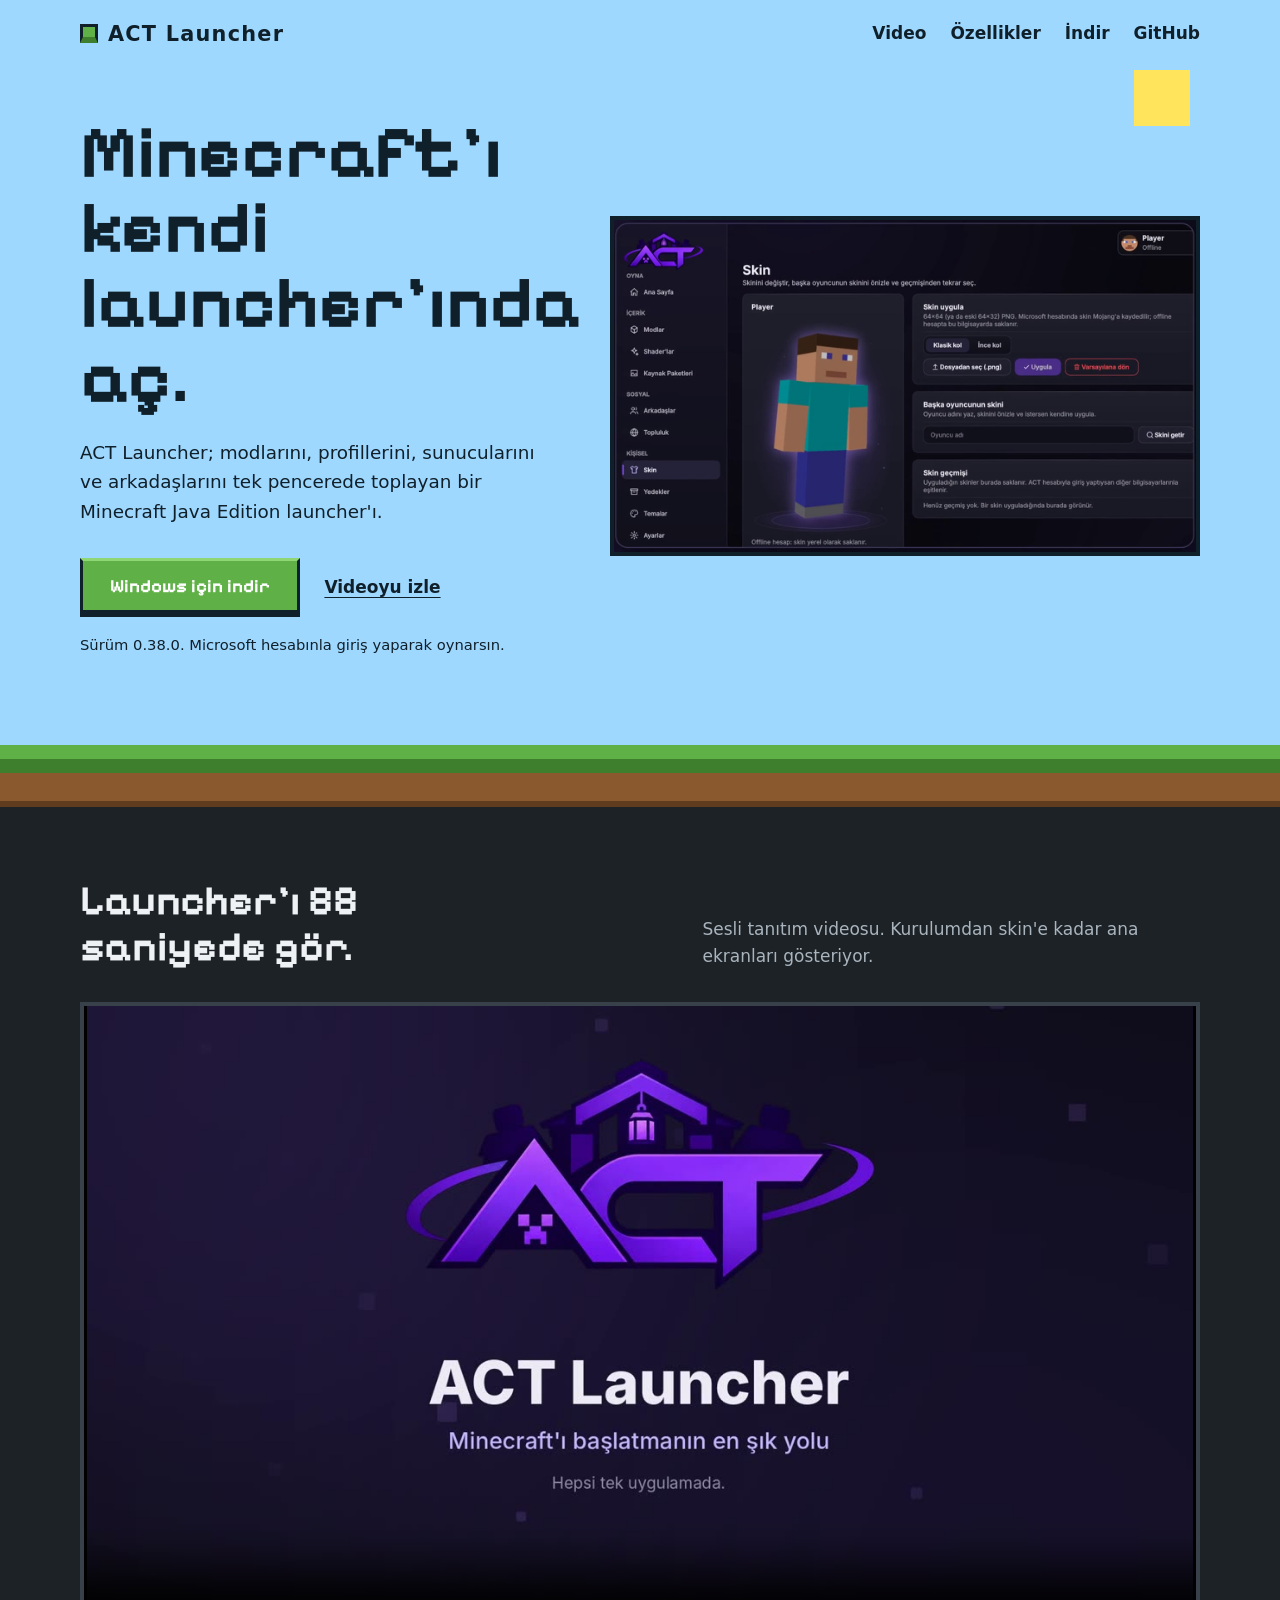
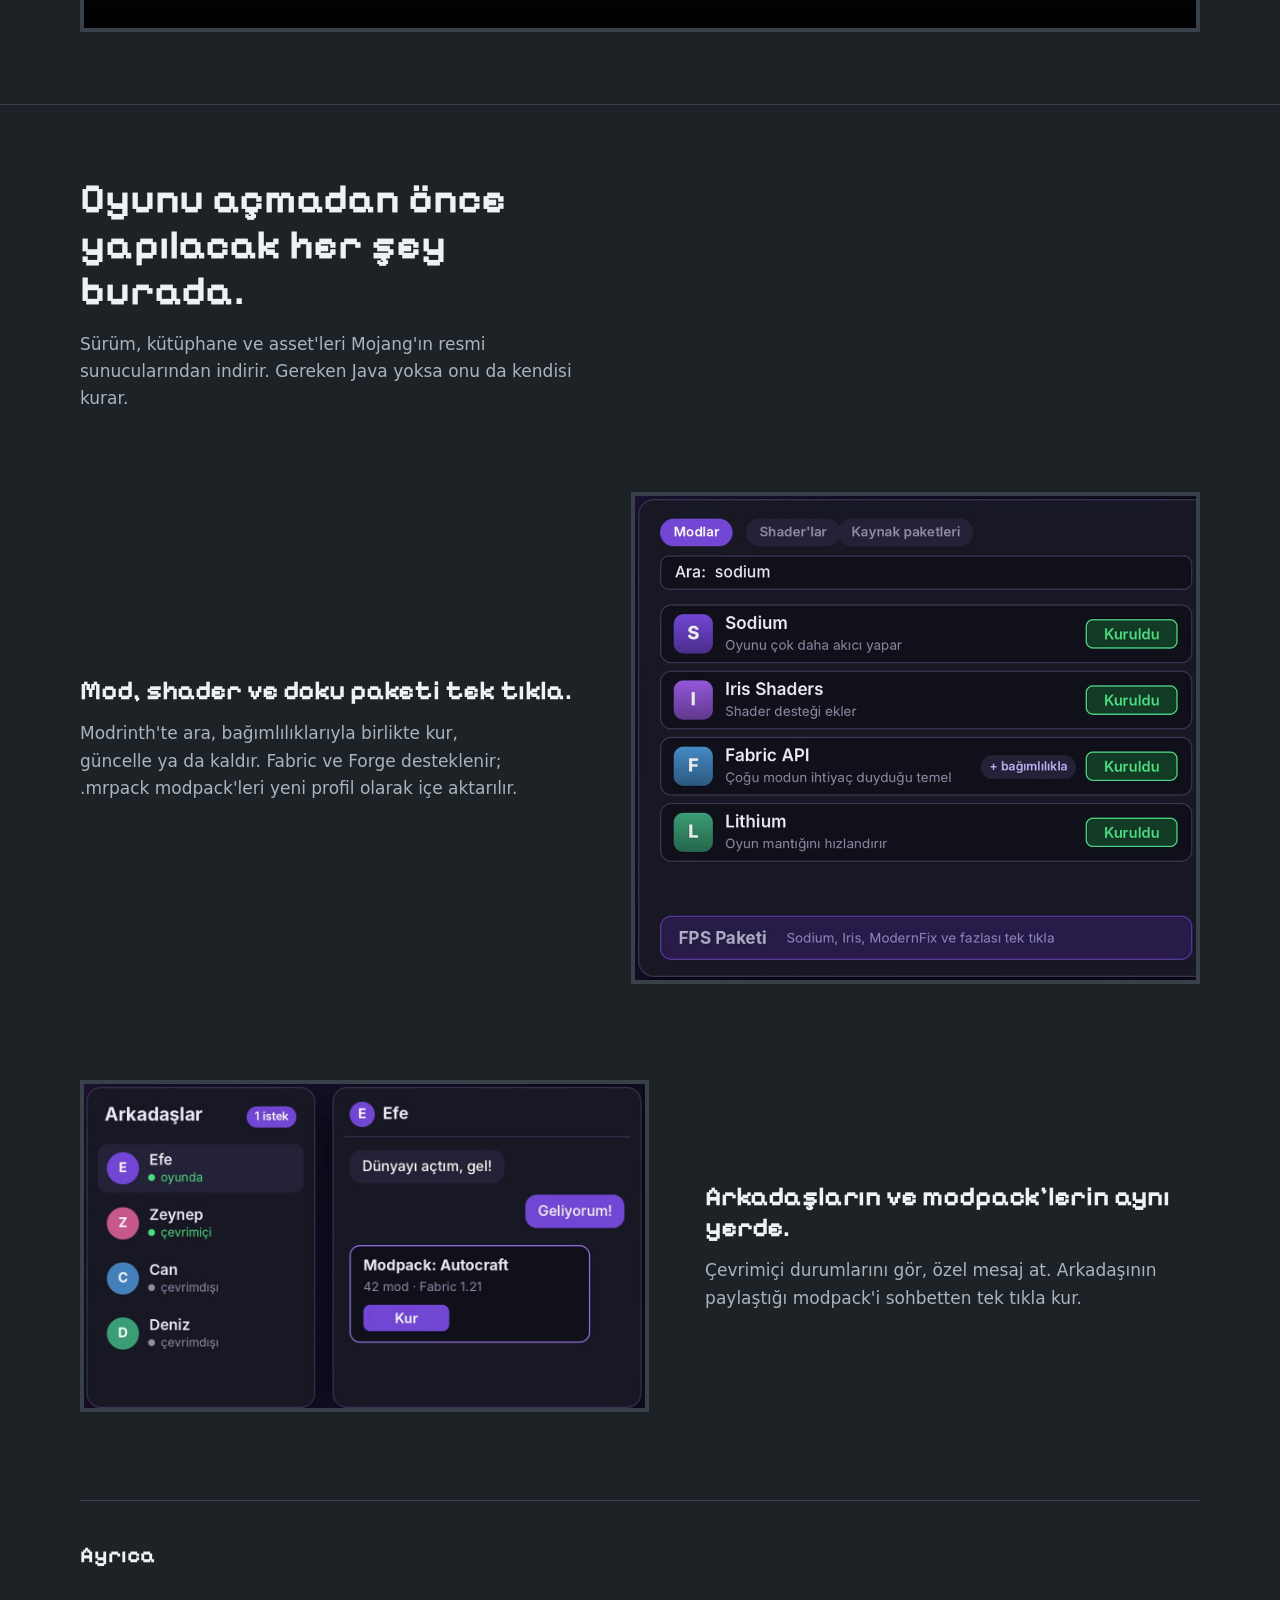
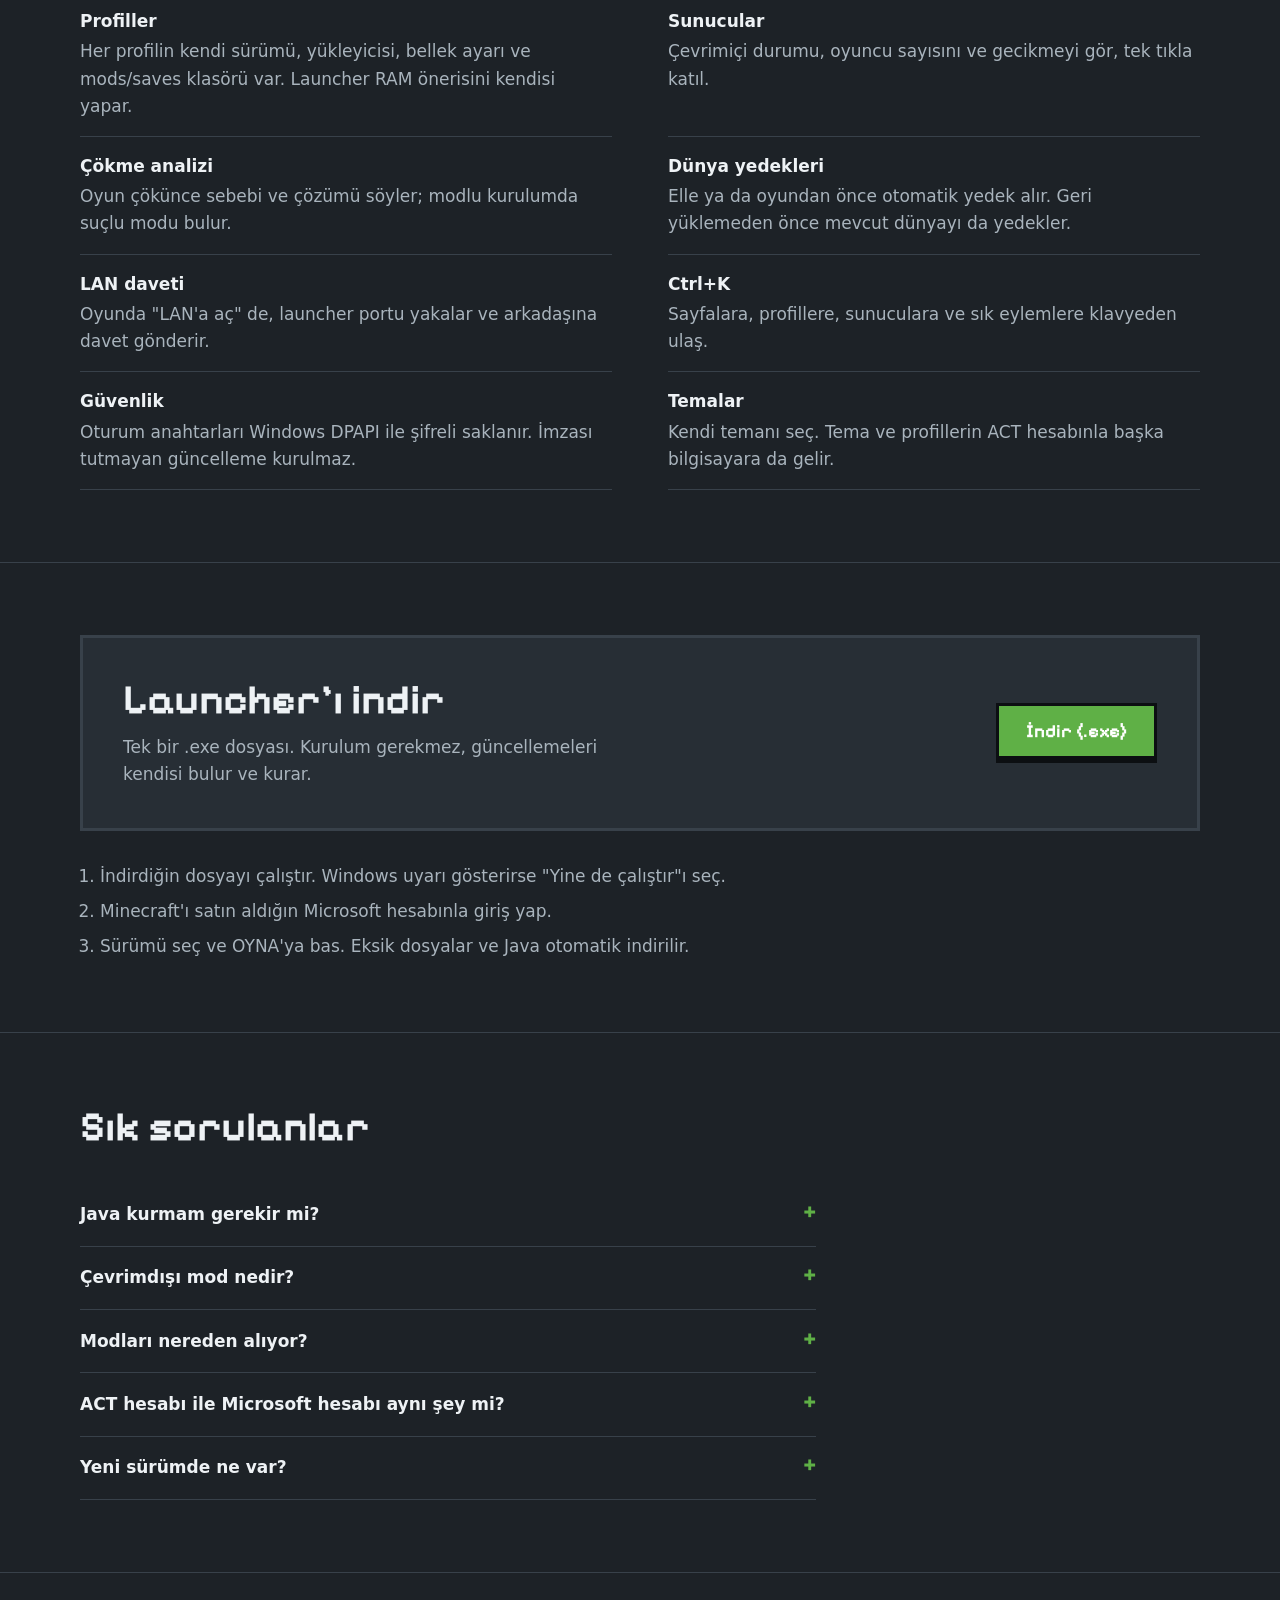
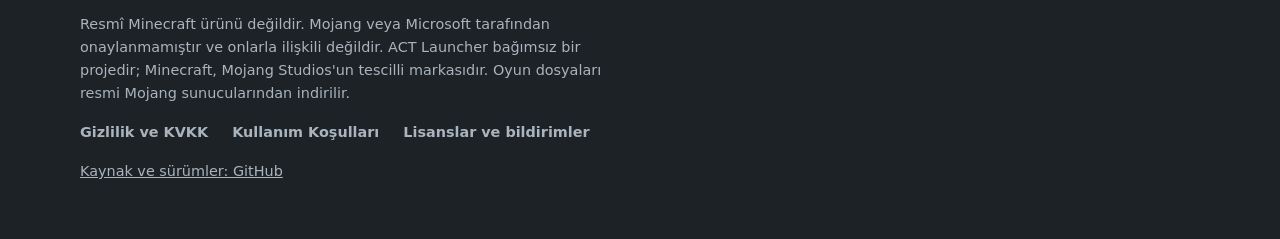
==== index.html @ 76c7b66e "Add files via upload" ====
<!DOCTYPE html>
<html lang="tr">
<head>
<meta charset="utf-8">
<meta name="viewport" content="width=device-width, initial-scale=1">
<title>ACT Launcher – Minecraft Java launcher'ı</title>
<meta name="description" content="ACT Launcher: mod, profil, sunucu ve arkadaşlarını tek pencerede toplayan Minecraft Java launcher'ı.">
<link rel="icon" href="data:image/svg+xml,%3Csvg xmlns='http://www.w3.org/2000/svg' viewBox='0 0 16 16'%3E%3Crect width='16' height='16' fill='%235fb046'/%3E%3Crect y='10' width='16' height='6' fill='%238a5a2e'/%3E%3C/svg%3E">
<style>
@font-face{font-family:'Pixelify Sans';font-weight:700;font-display:swap;src:url([data-uri]) format('woff2');unicode-range:U+0000-00FF,U+0131,U+0152-0153,U+02BB-02BC,U+02C6,U+02DA,U+02DC,U+2000-206F,U+20AC,U+2122,U+2212}
@font-face{font-family:'Pixelify Sans';font-weight:700;font-display:swap;src:url([data-uri]) format('woff2');unicode-range:U+0100-02BA,U+02BD-02C5,U+02C7-02CC,U+02CE-02D7,U+02DD-02FF,U+0304,U+0308,U+0329,U+1E00-1E9F,U+1EF2-1EFF,U+2020,U+20A0-20AB,U+20AD-20C0,U+2113}
/* SLOP KAPISI (Hallmark / Taste Skill yöntemi)
   Makro yapı: gökyüzü hero + ekran görüntülü dönüşümlü bölümler + video + kısa liste.
   Yasak: renk geçişi, parlama gölgesi, mor, orta nokta ile ayrılmış meta satırı, aynı kart ızgarası, ikon+başlık+cümle üçlüsü.
   Gerçek içerik: tüm ekran görüntüleri launcher'ın kendi tanıtım videosundan alındı.
   Hareket: yalnızca bulutlar + sallanan pencere. Geri kalan hareket kullanıcı eylemine yanıt verir. */
:root{
  --sky:#9fd8ff; --ink:#10202b; --grass:#5fb046; --grass-d:#3d7f2c; --dirt:#8a5a2e; --dirt-d:#5e3c1d;
  --slate:#1d2227; --slate2:#272e35; --line:#38414a; --text:#eef2f5; --mute:#a9b4bd;
  --pix:"Pixelify Sans","Courier New",monospace;
  --font:system-ui,-apple-system,"Segoe UI",Roboto,sans-serif;
}
*{box-sizing:border-box;margin:0}
html{scroll-behavior:smooth}
body{background:var(--slate);color:var(--text);font:400 1.0625rem/1.6 var(--font);-webkit-font-smoothing:antialiased}
a{color:inherit}
img,video{display:block;max-width:100%;height:auto}
html,body{overflow-x:hidden}
:focus-visible{outline:3px solid #ffd84a;outline-offset:3px}
.wrap{width:min(1120px,100% - 2.5rem);margin-inline:auto;position:relative;z-index:2}

/* gökyüzü */
.sky{position:relative;background:var(--sky);color:var(--ink);overflow:hidden}
.cloud{position:absolute;left:-220px;width:96px;height:24px;background:#fff;z-index:1;animation:drift linear infinite}
.cloud::before{content:"";position:absolute;left:24px;top:-24px;width:48px;height:24px;background:#fff}
.cloud::after{content:"";position:absolute;left:-24px;top:0;width:24px;height:24px;background:#fff}
.c1{top:14%;animation-duration:70s}
.c2{top:38%;animation-duration:105s;animation-delay:-40s;transform:scale(1.6)}
.c3{top:62%;animation-duration:85s;animation-delay:-15s;transform:scale(.8)}
@keyframes drift{from{translate:0 0}to{translate:calc(100vw + 440px) 0}}
.sun{position:absolute;right:7%;top:9%;width:56px;height:56px;background:#ffe45c;z-index:1}

header{padding:1.25rem 0;position:relative;z-index:2}
header .wrap{display:flex;align-items:center;justify-content:space-between;gap:1rem}
.brand{display:flex;align-items:center;gap:.6rem;font:800 1.3rem var(--font);letter-spacing:.06em;text-decoration:none}
.mk{width:1.15rem;height:1.15rem;background:var(--grass);border:3px solid var(--ink);border-bottom:6px solid var(--grass-d)}
nav{display:flex;gap:1.5rem;font-weight:600}
nav a{text-decoration:none}
nav a:hover{text-decoration:underline;text-underline-offset:5px}

.hero{display:grid;grid-template-columns:minmax(0,.9fr) minmax(0,1.1fr);gap:3rem;align-items:center;padding:3rem 0 5.5rem}
h1{font:700 clamp(2.6rem,6vw,4.6rem)/1.02 var(--pix);max-width:12ch}
.lead{margin-top:1.4rem;max-width:44ch;font-size:1.15rem}
.actions{display:flex;flex-wrap:wrap;align-items:center;gap:1.5rem;margin-top:2rem}
.mc-btn{display:inline-block;font:700 1.15rem var(--pix);color:#fff;background:var(--grass);padding:.85rem 1.7rem;text-decoration:none;
  border:3px solid var(--ink);border-bottom-width:7px;border-top-color:#8fd674;transition:translate .1s}
.mc-btn:hover{background:#6cc24f}
.mc-btn:active{translate:0 3px;border-bottom-width:4px}
.link{font-weight:600;text-underline-offset:4px}
.meta{margin-top:1rem;font-size:.92rem}

.shot{width:100%;height:auto;border:4px solid var(--ink);background:var(--slate)}
.hero .shot{animation:bob 4.5s ease-in-out infinite}
@keyframes bob{50%{translate:0 -14px}}

.ground{position:relative;z-index:2;height:28px;background:var(--grass);border-bottom:14px solid var(--grass-d)}
.dirt{height:34px;background:var(--dirt);border-bottom:6px solid var(--dirt-d)}

/* bölümler */
section{padding:4.5rem 0}
section+section{border-top:1px solid var(--line)}
h2{font:700 clamp(1.8rem,3.4vw,2.6rem)/1.1 var(--pix);max-width:18ch}
.note{margin-top:1rem;color:var(--mute);max-width:46ch}

/* video */
.video-head{display:flex;flex-wrap:wrap;align-items:end;justify-content:space-between;gap:1rem;margin-bottom:2rem}
video{width:100%;aspect-ratio:16/9;background:#000;border:4px solid var(--line)}

/* dönüşümlü özellikler */
.feat{display:grid;grid-template-columns:minmax(0,1fr) minmax(0,1.15fr);gap:3.5rem;align-items:center;padding:1.5rem 0}
.feat+.feat{margin-top:3rem}
.feat:nth-of-type(even){grid-template-columns:minmax(0,1.15fr) minmax(0,1fr)}
.hero>*,.feat>*{min-width:0}
.feat:nth-of-type(even) .txt{order:2}
.feat h3{font:700 1.7rem/1.15 var(--pix)}
.feat p{margin-top:.9rem;color:var(--mute);max-width:42ch}
.feat .shot{border-color:var(--line)}

/* kısa liste */
.more{margin-top:4rem;padding-top:2.5rem;border-top:1px solid var(--line)}
.more h3{font:700 1.4rem var(--pix)}
dl{display:grid;grid-template-columns:minmax(0,1fr) minmax(0,1fr);gap:0 3.5rem;margin-top:1.5rem}
dl div{padding:1rem 0;border-bottom:1px solid var(--line);transition:padding-left .2s,border-color .2s}
dl div:hover{padding-left:.7rem;border-left:4px solid var(--grass)}
dt{font-weight:700}
dd{color:var(--mute);margin-top:.2rem}

/* indirme */
.dl-box{display:flex;flex-wrap:wrap;align-items:center;justify-content:space-between;gap:2rem;background:var(--slate2);border:3px solid var(--line);padding:2.5rem}
.dl-box p{color:var(--mute);margin-top:.6rem;max-width:46ch}
.dl-box .mc-btn{border-color:#0c0f12}
.steps{margin-top:2rem;color:var(--mute);padding-left:1.25rem;max-width:60ch}
.steps li{margin-top:.5rem}

.faq{max-width:46rem;margin-top:2rem}
.faq details{border-bottom:1px solid var(--line);padding:1.1rem 0}
.faq summary{cursor:pointer;font-weight:700;list-style:none;display:flex;justify-content:space-between;gap:1rem}
.faq summary::-webkit-details-marker{display:none}
.faq summary::after{content:"+";font:700 1.4rem/1 var(--pix);color:var(--grass)}
.faq details[open] summary::after{content:"−"}
.faq p{margin-top:.7rem;color:var(--mute);max-width:58ch}

footer{padding:2.5rem 0 3.5rem;border-top:1px solid var(--line);color:var(--mute);font-size:.9rem}
footer .wrap{display:flex;flex-wrap:wrap;justify-content:space-between;gap:1rem}
footer p{max-width:60ch}
.legal{display:flex;flex-wrap:wrap;gap:.5rem 1.5rem;width:100%}

@media (max-width:860px){
  .hero,.feat,.feat:nth-of-type(even){grid-template-columns:minmax(0,1fr);gap:2rem}
  .feat:nth-of-type(even) .txt{order:0}
  .hero{padding:1.5rem 0 4rem}
  dl{grid-template-columns:minmax(0,1fr)}
  nav{display:none}
  .dl-box{padding:1.75rem}
  .sun{width:40px;height:40px}
}
@media (prefers-reduced-motion:reduce){.cloud,.hero .shot{animation:none}.cloud{left:12%}}
</style>
</head>
<body>

<div class="sky">
  <div class="cloud c1" aria-hidden="true"></div>
  <div class="cloud c2" aria-hidden="true"></div>
  <div class="cloud c3" aria-hidden="true"></div>
  <div class="sun" aria-hidden="true"></div>

  <header>
    <div class="wrap">
      <a class="brand" href="#"><span class="mk"></span>ACT Launcher</a>
      <nav>
        <a href="#video">Video</a>
        <a href="#ozellikler">Özellikler</a>
        <a href="#indir">İndir</a>
        <a href="https://github.com/TurkishMadara07/ACT-Launcher">GitHub</a>
      </nav>
    </div>
  </header>

  <div class="wrap hero">
    <div>
      <h1>Minecraft'ı kendi launcher'ında aç.</h1>
      <p class="lead">ACT Launcher; modlarını, profillerini, sunucularını ve arkadaşlarını tek pencerede toplayan bir Minecraft Java Edition launcher'ı.</p>
      <div class="actions">
        <a class="mc-btn" href="https://github.com/TurkishMadara07/ACT-Launcher/releases/latest/download/ACT-Launcher.exe">Windows için indir</a>
        <a class="link" href="#video">Videoyu izle</a>
      </div>
      <p class="meta">Sürüm 0.38.0. Microsoft hesabınla giriş yaparak oynarsın.</p>
    </div>
    <img class="shot" src="[data-uri]" width="1400" height="800" alt="ACT Launcher'ın skin sayfası: solda 3D karakter önizlemesi, sağda skin yükleme ve skin geçmişi alanları">
  </div>
  <div class="ground"></div>
</div>
<div class="dirt"></div>

<main>
  <section id="video">
    <div class="wrap">
      <div class="video-head">
        <h2>Launcher'ı 88 saniyede gör.</h2>
        <p class="note" style="margin:0">Sesli tanıtım videosu. Kurulumdan skin'e kadar ana ekranları gösteriyor.</p>
      </div>
      <video controls preload="metadata" playsinline poster="[data-uri]">
        <source src="[data-uri]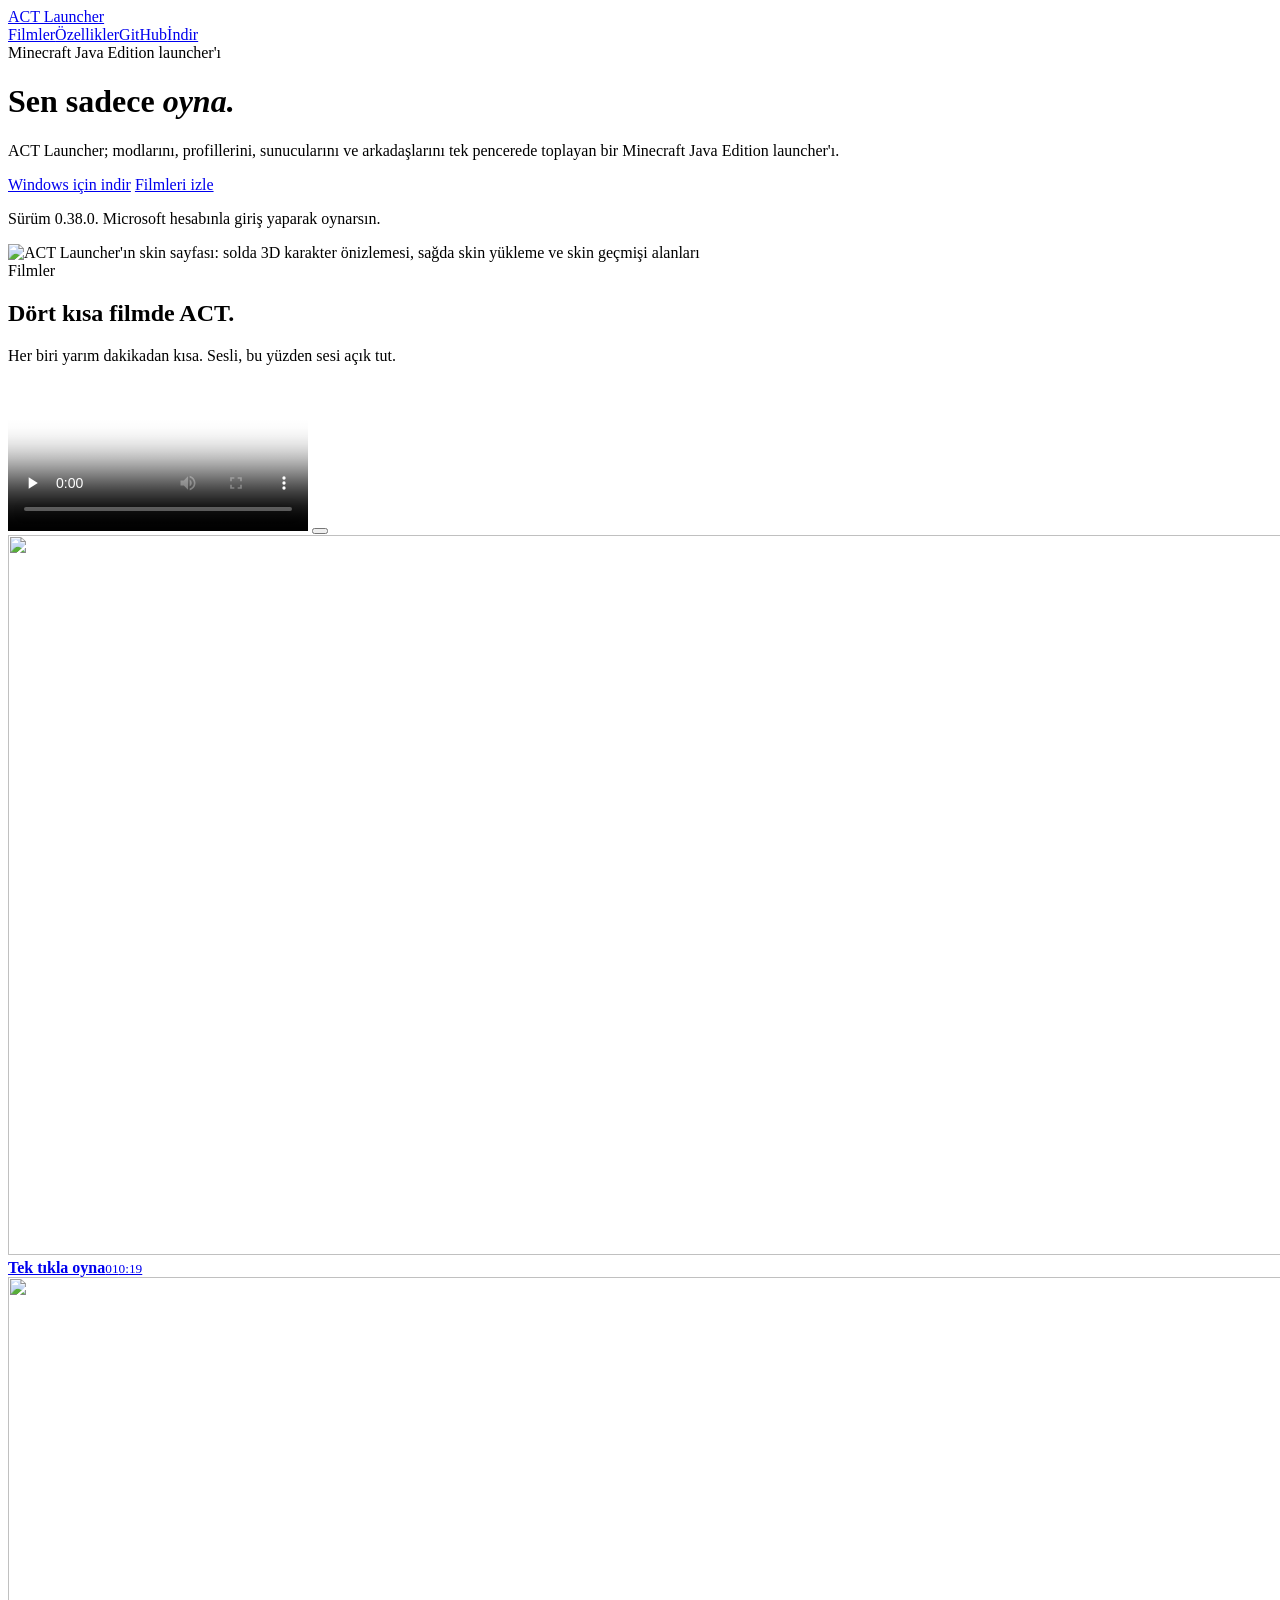
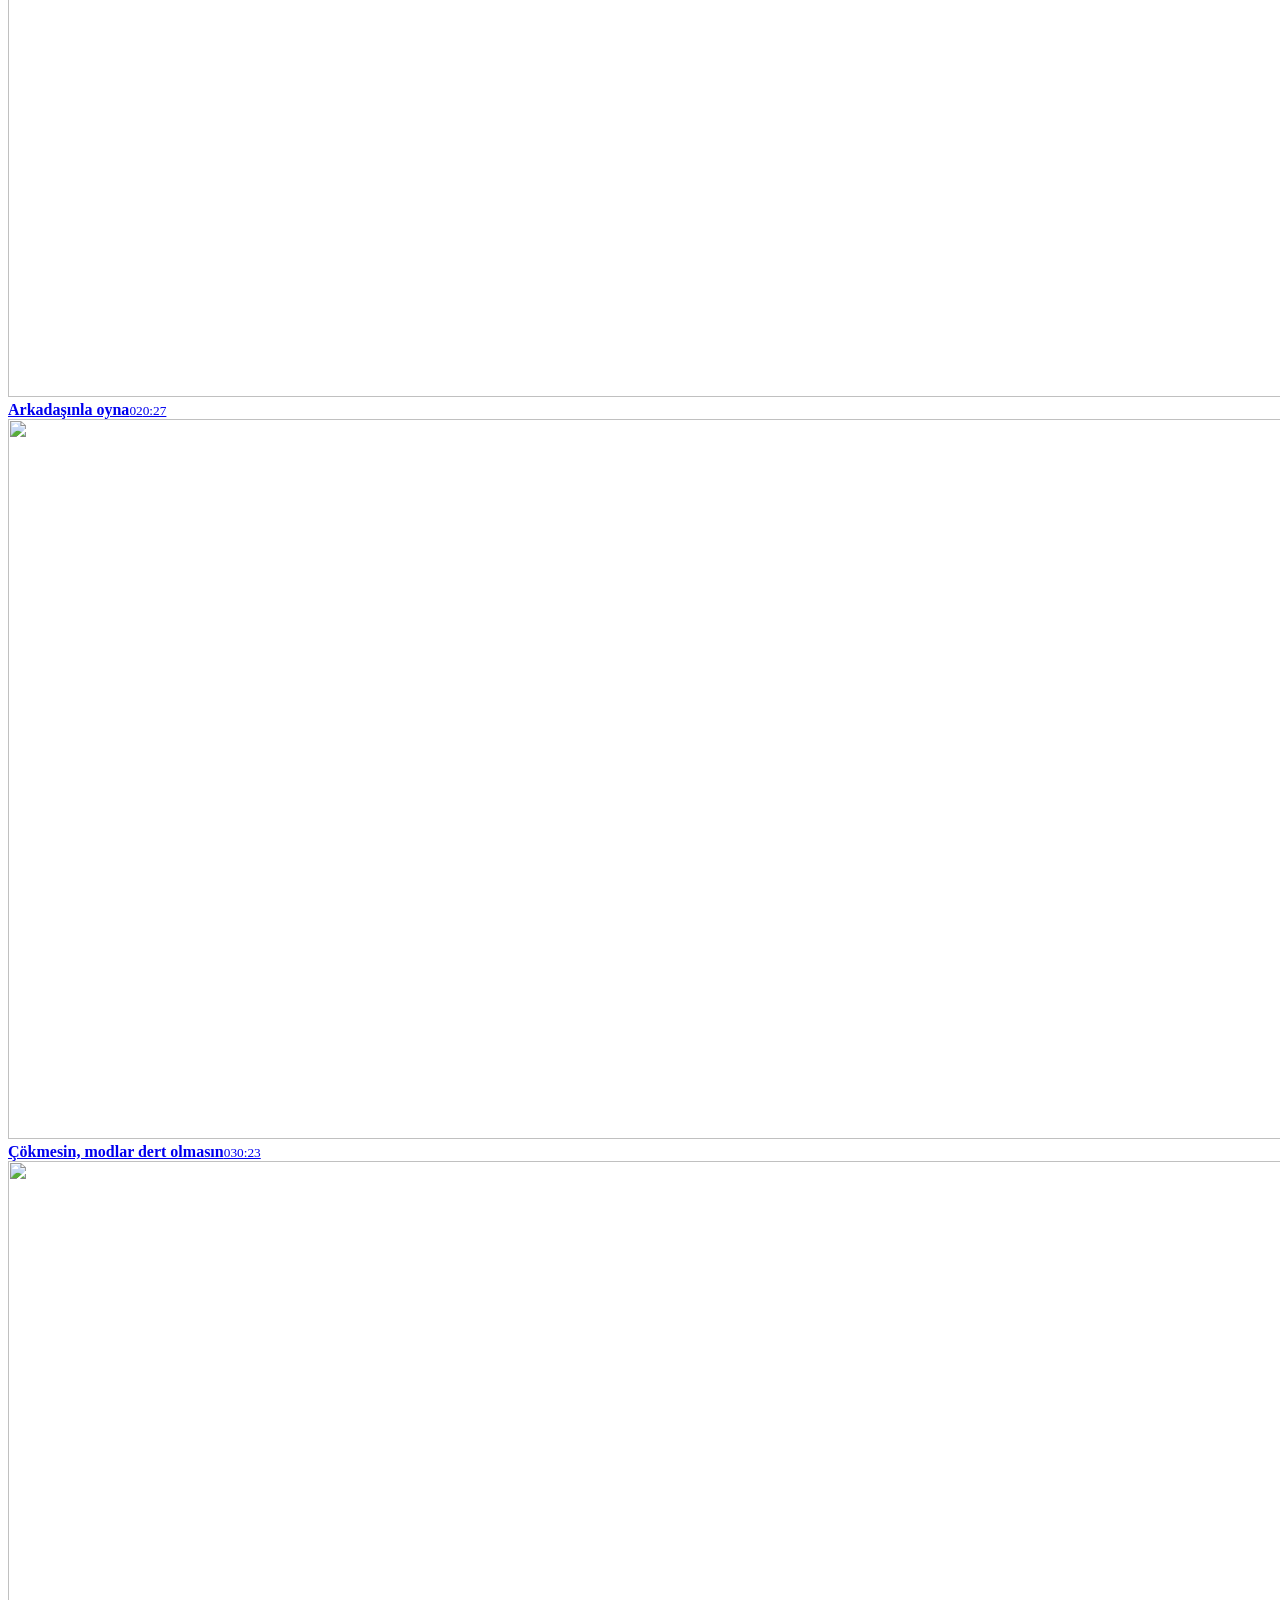
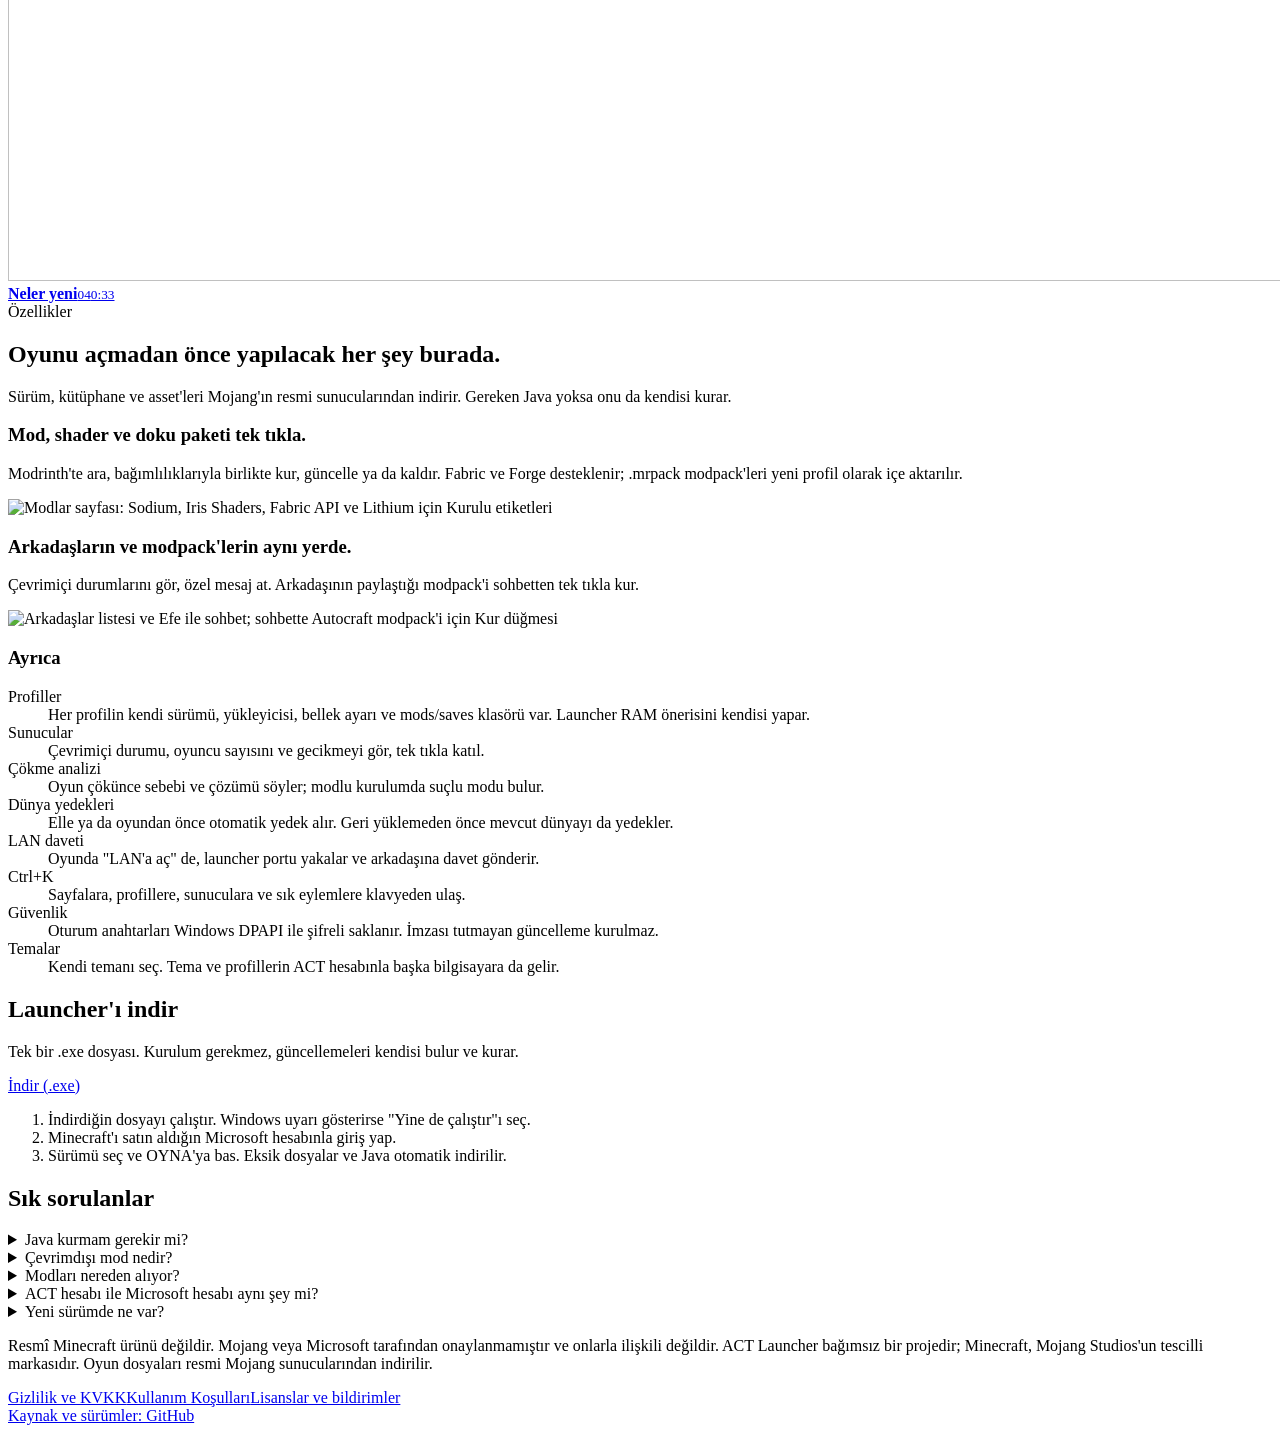
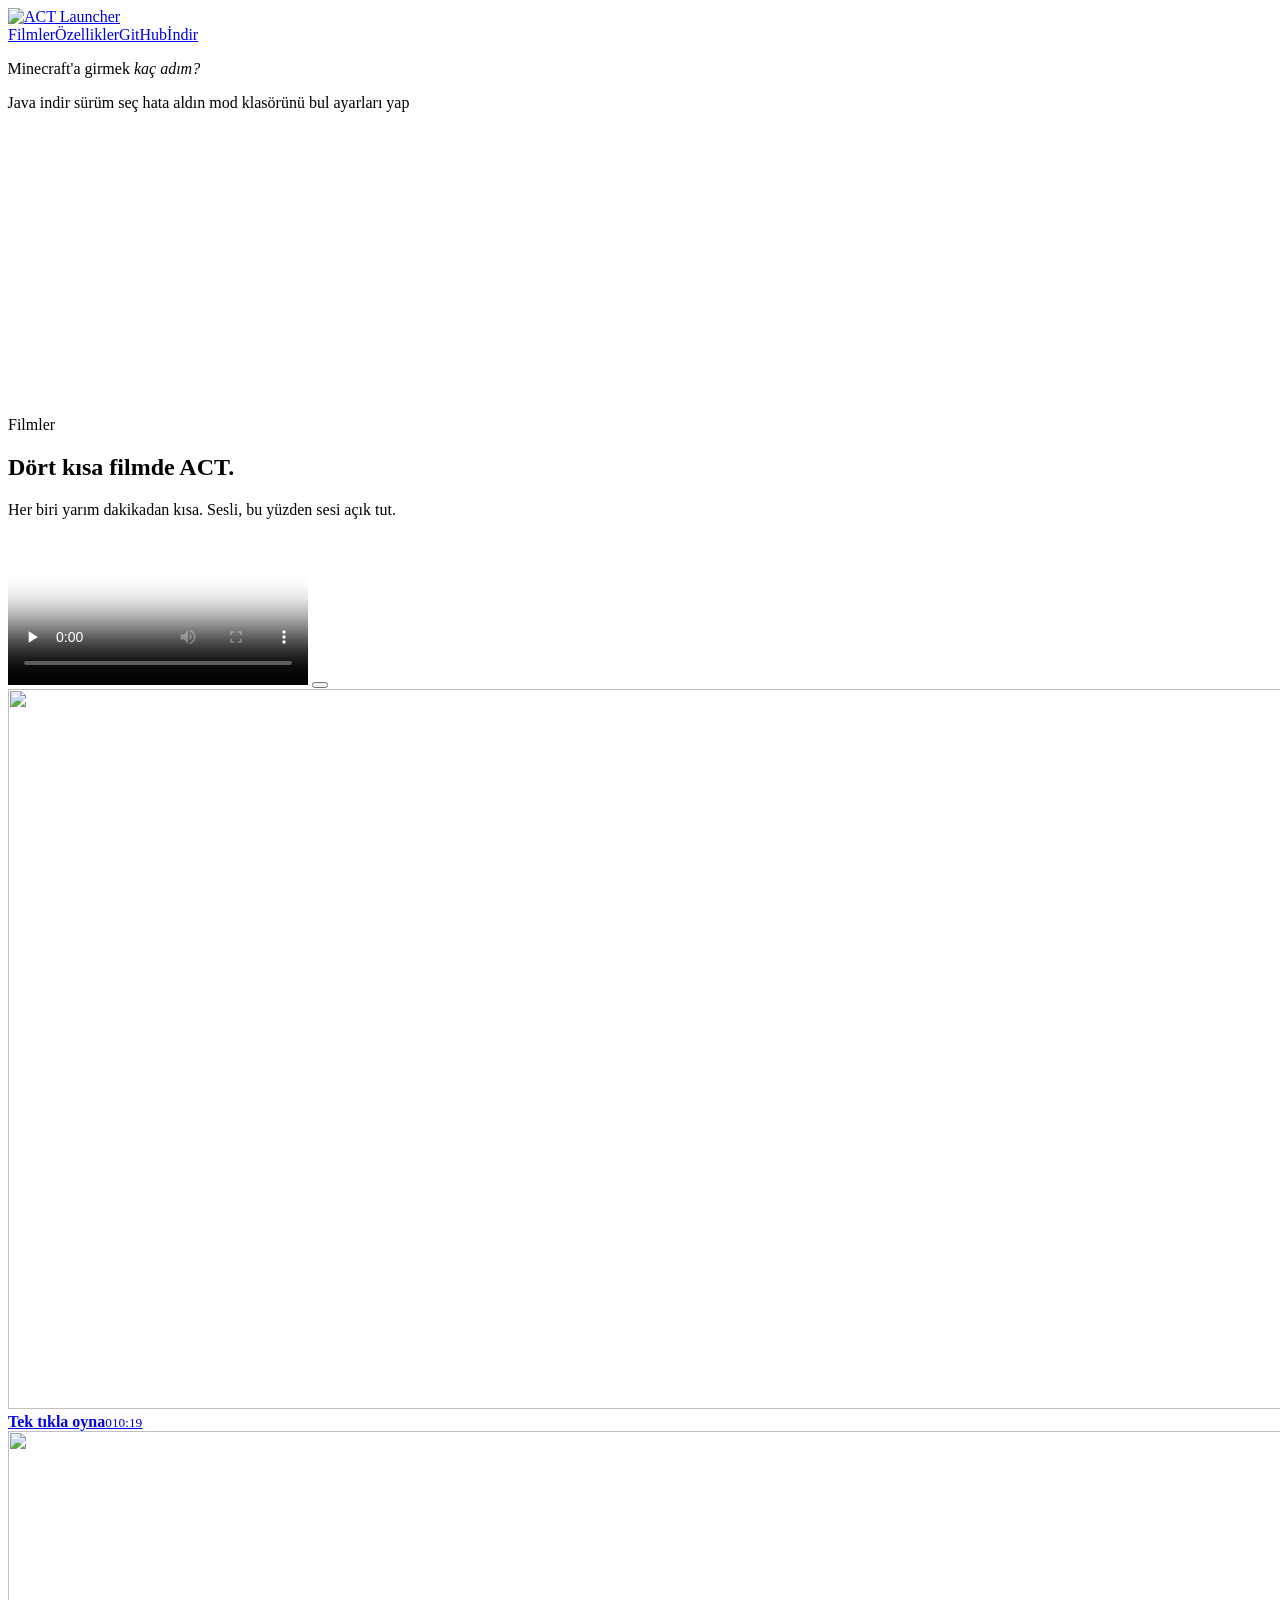
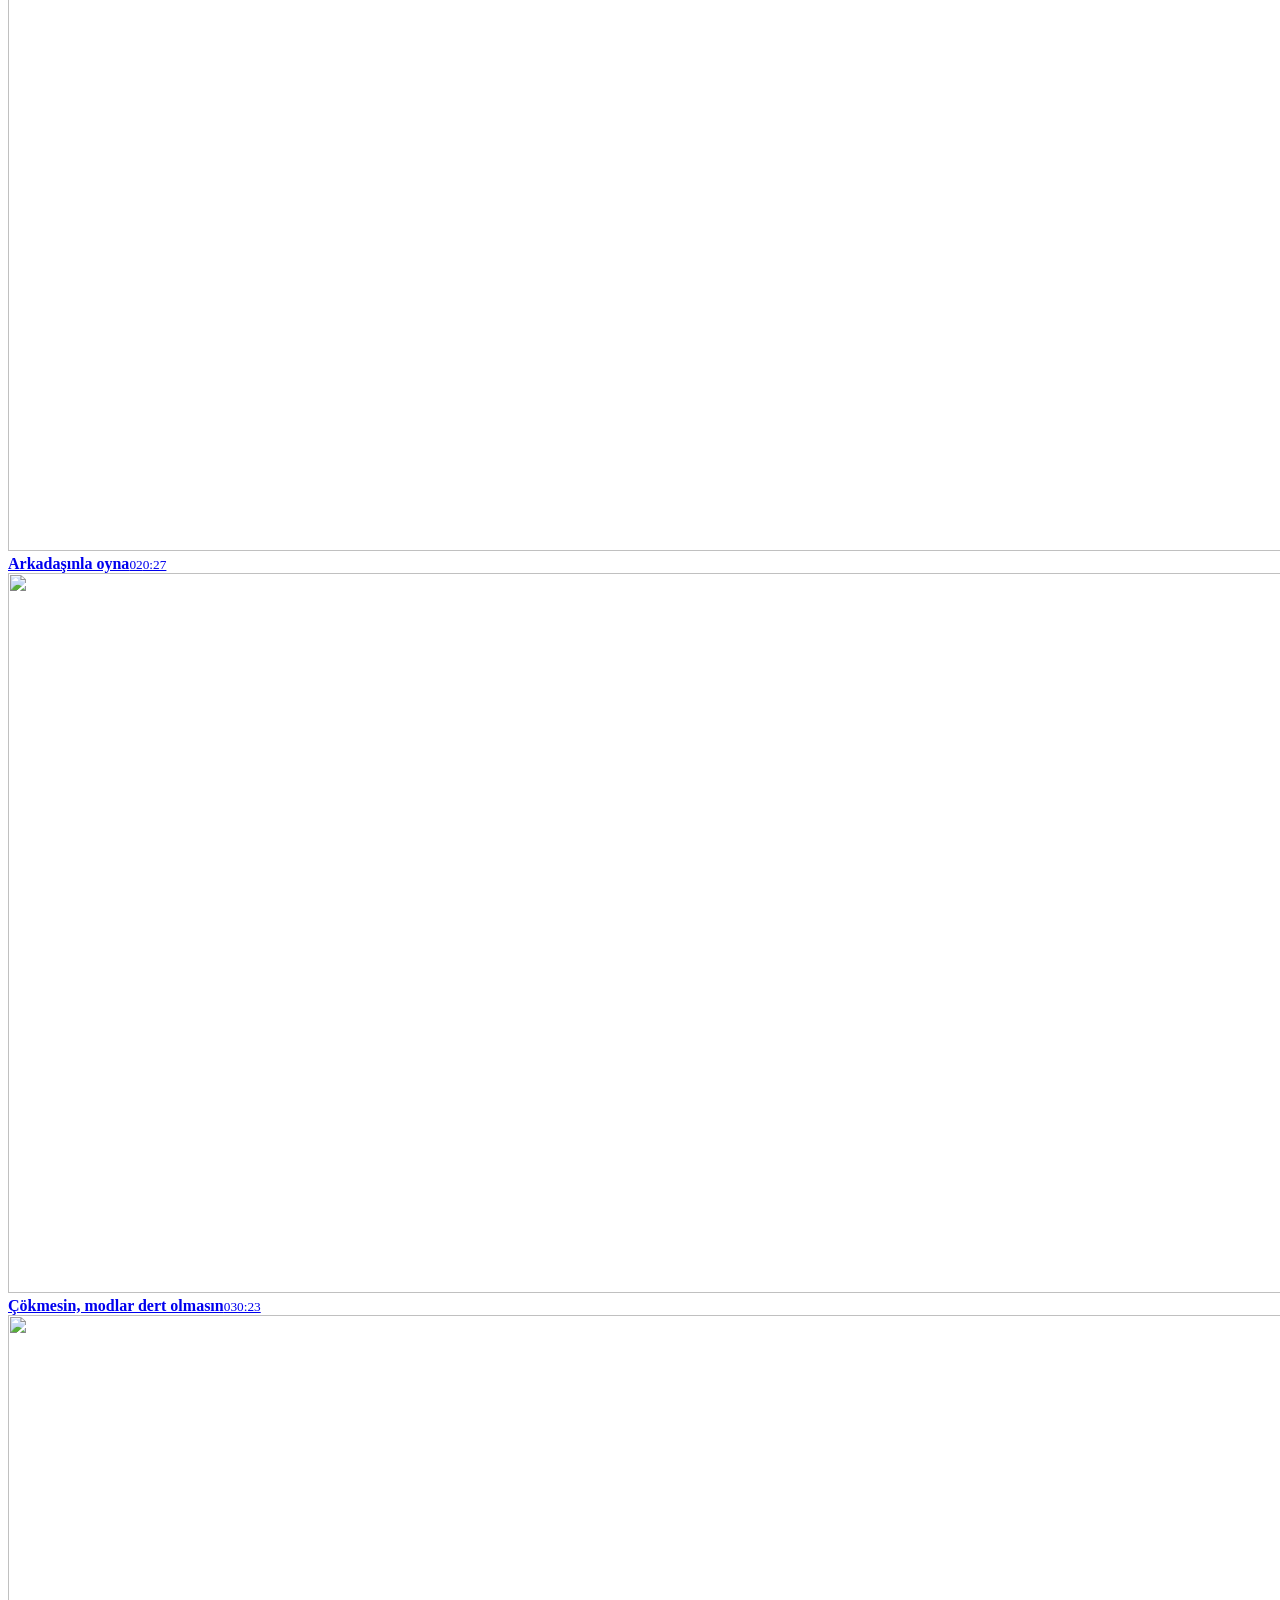
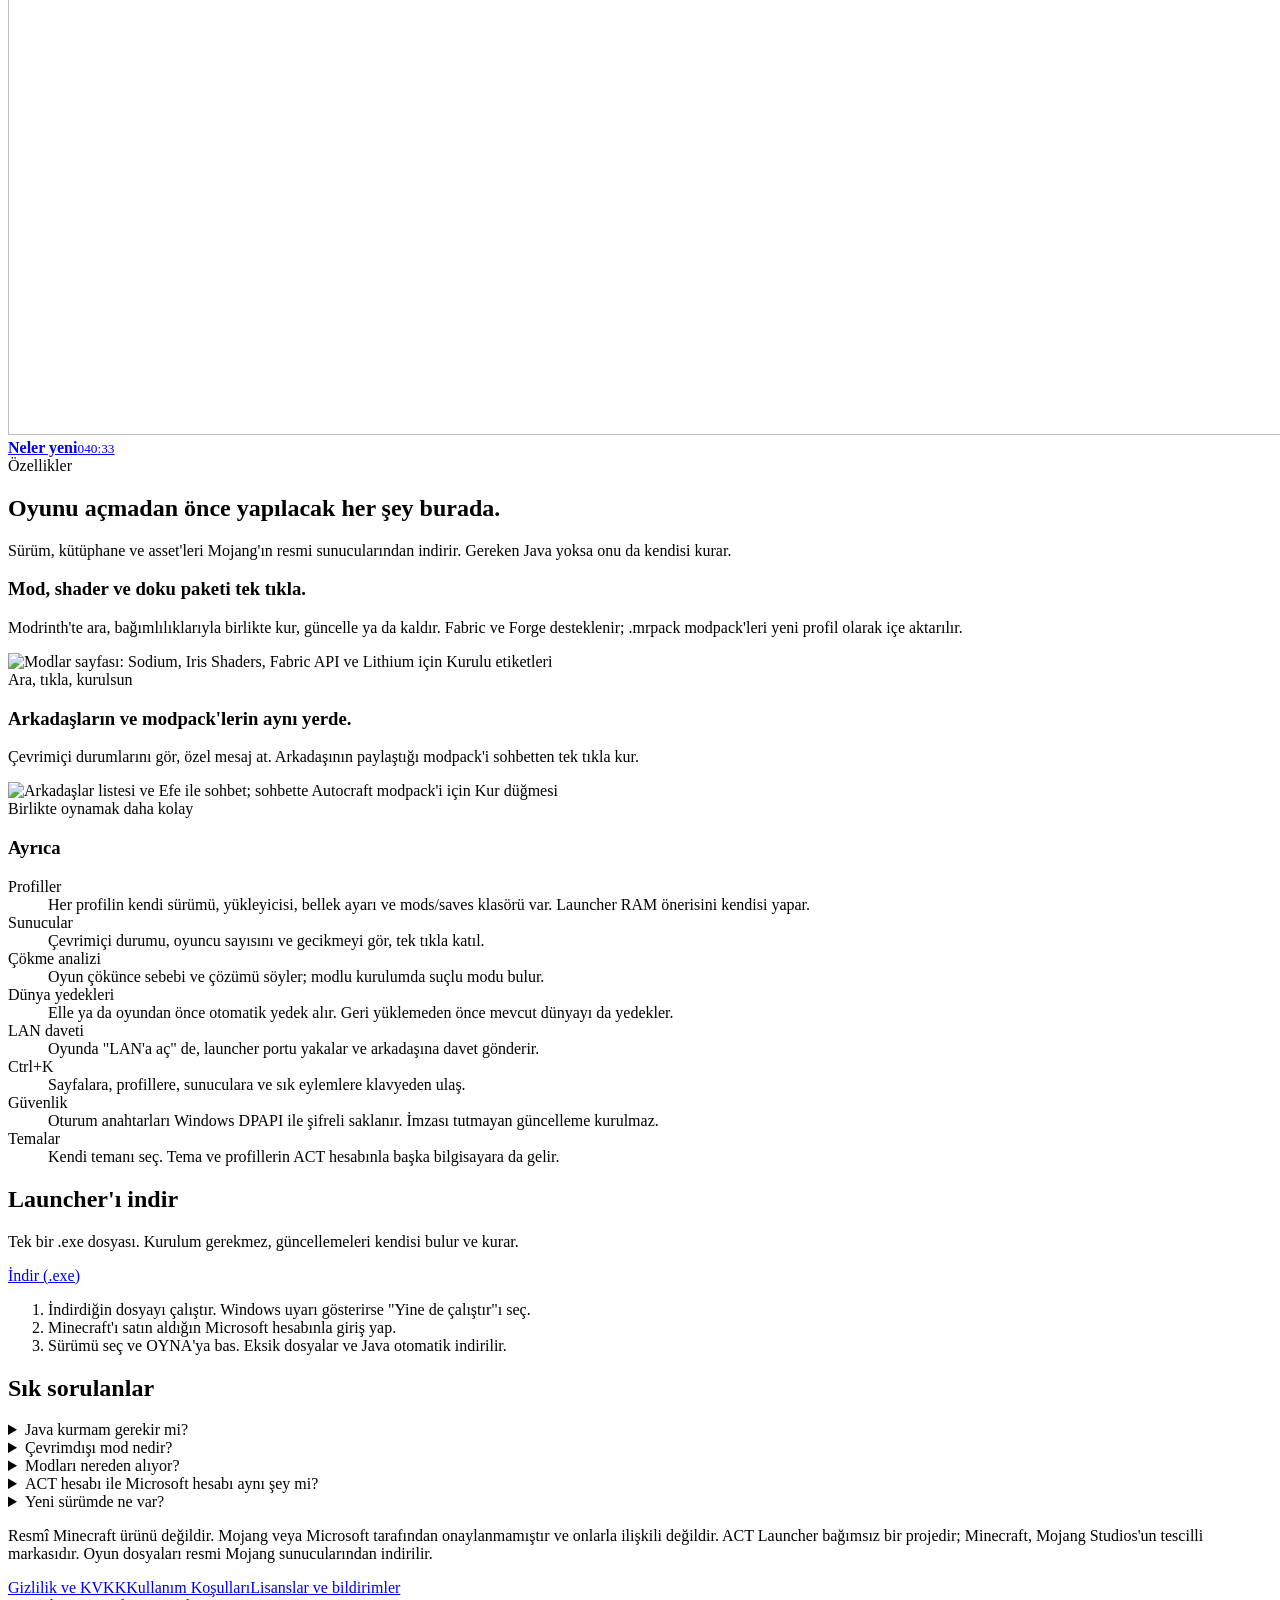
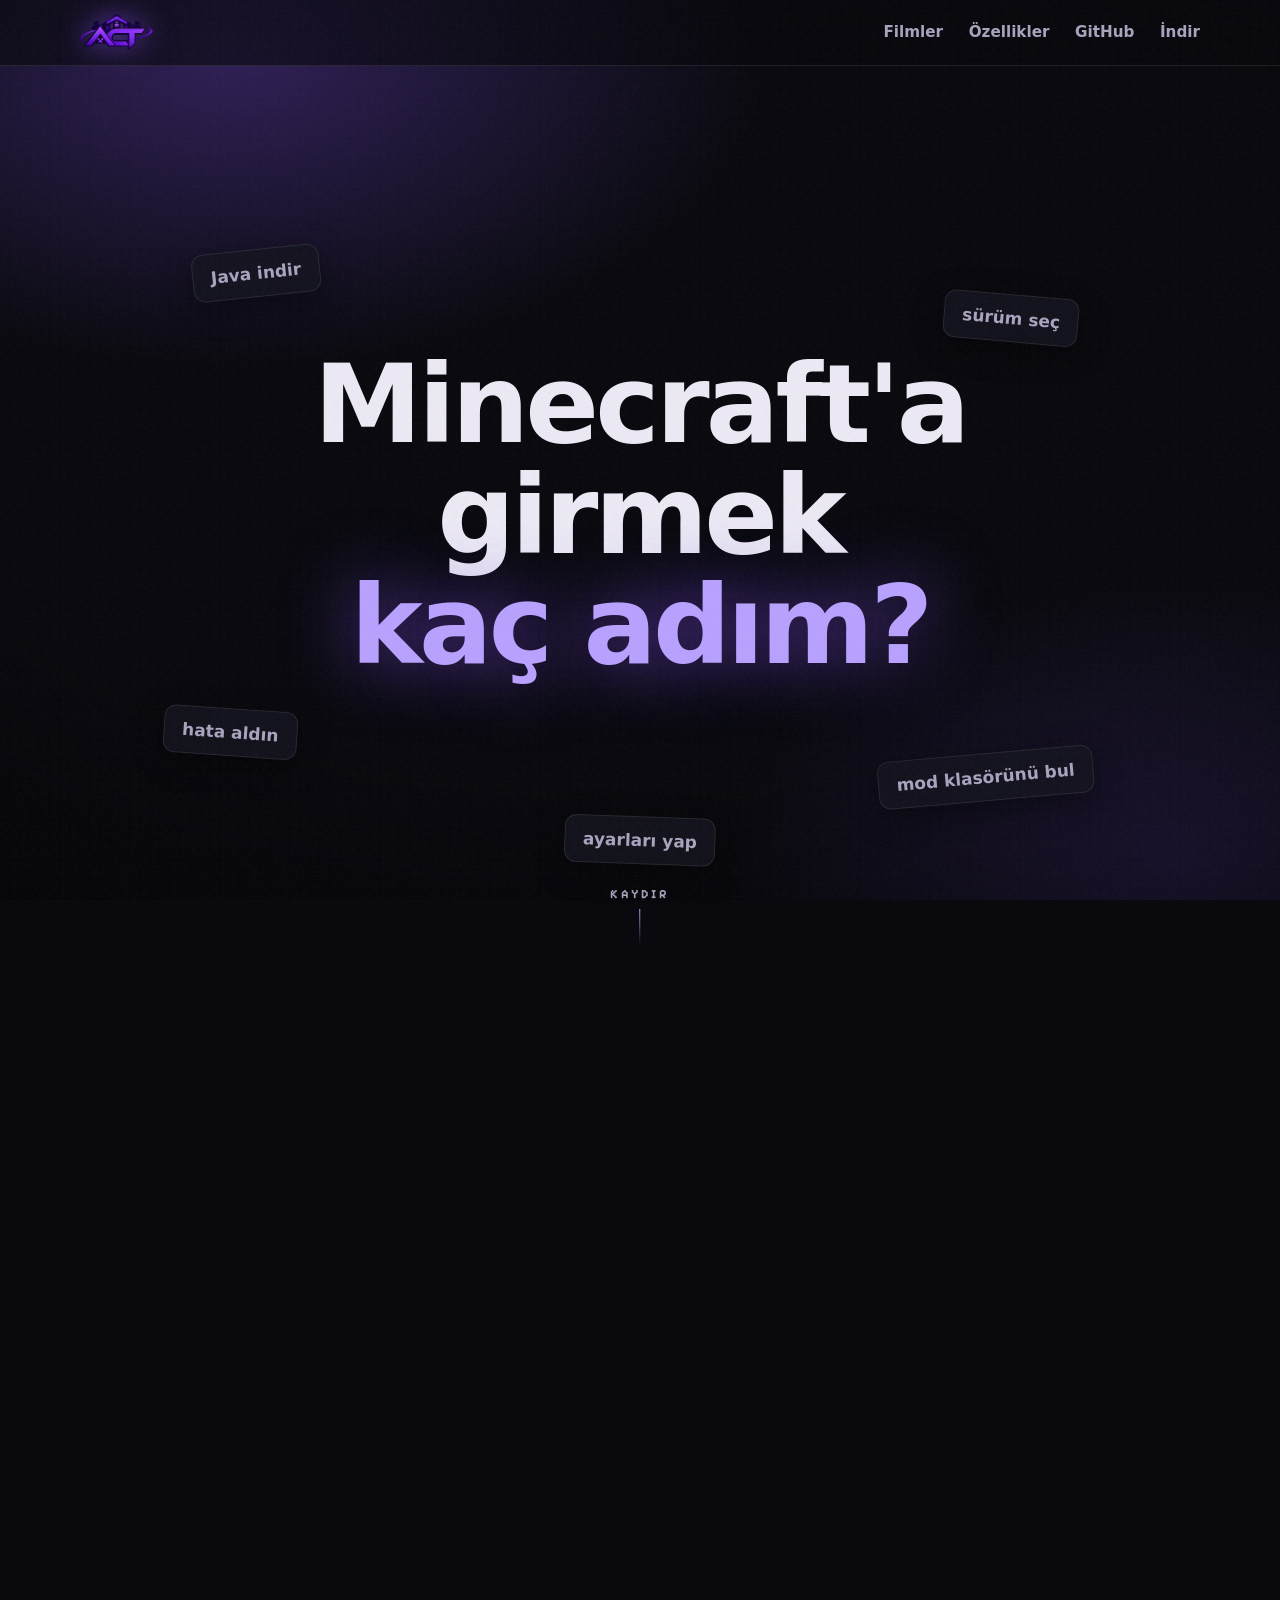
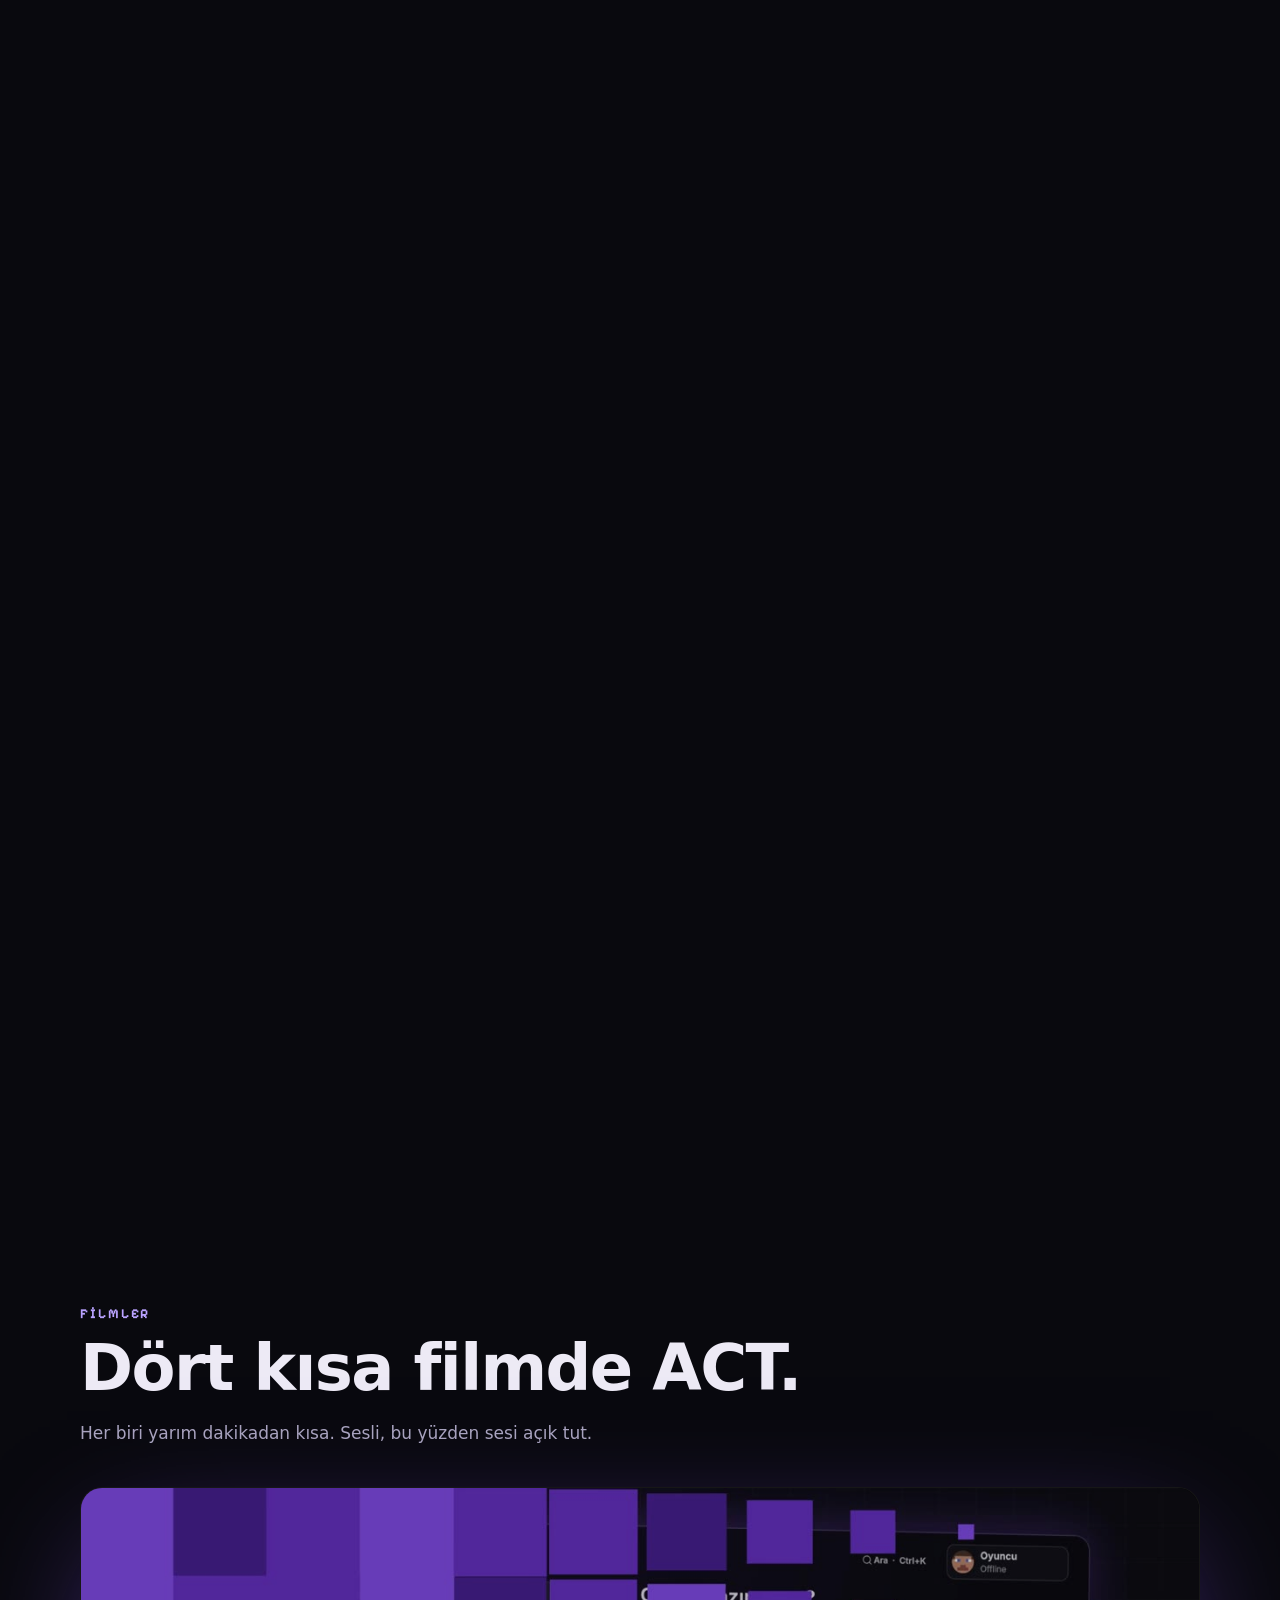
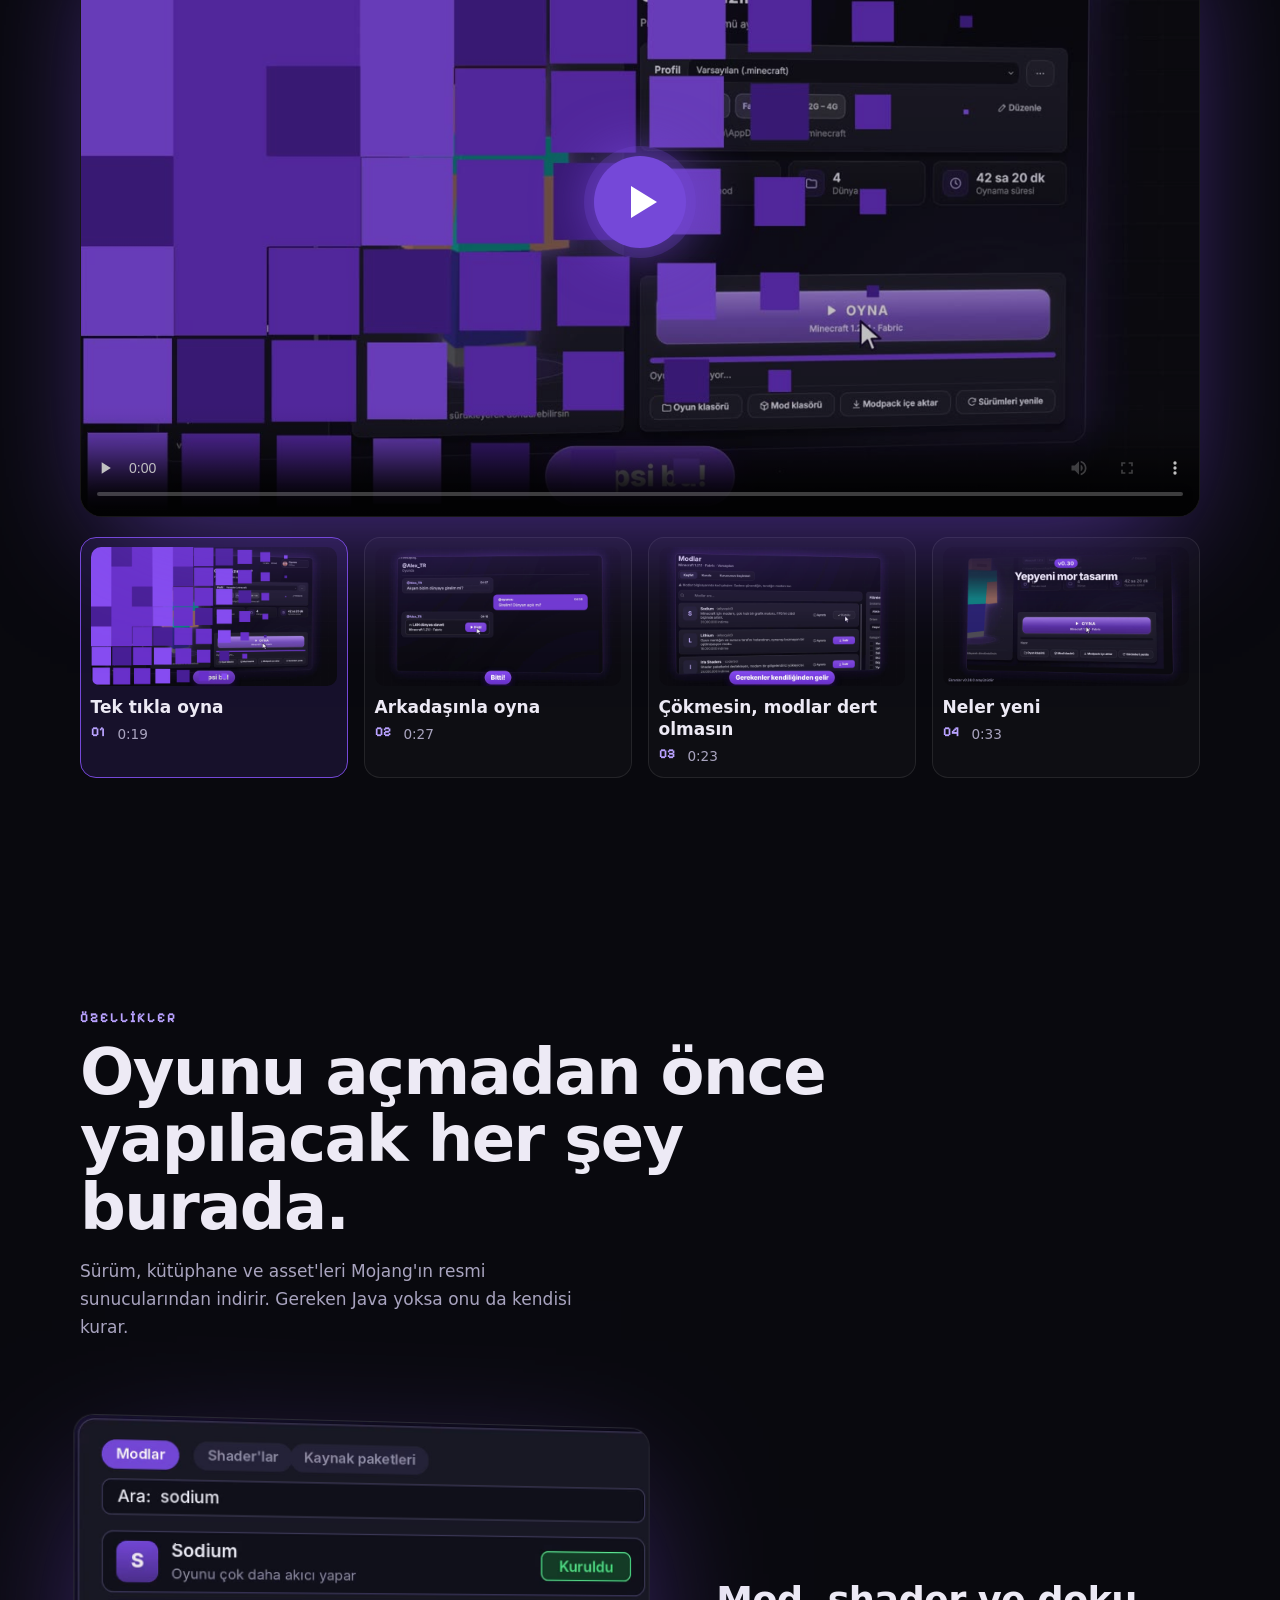
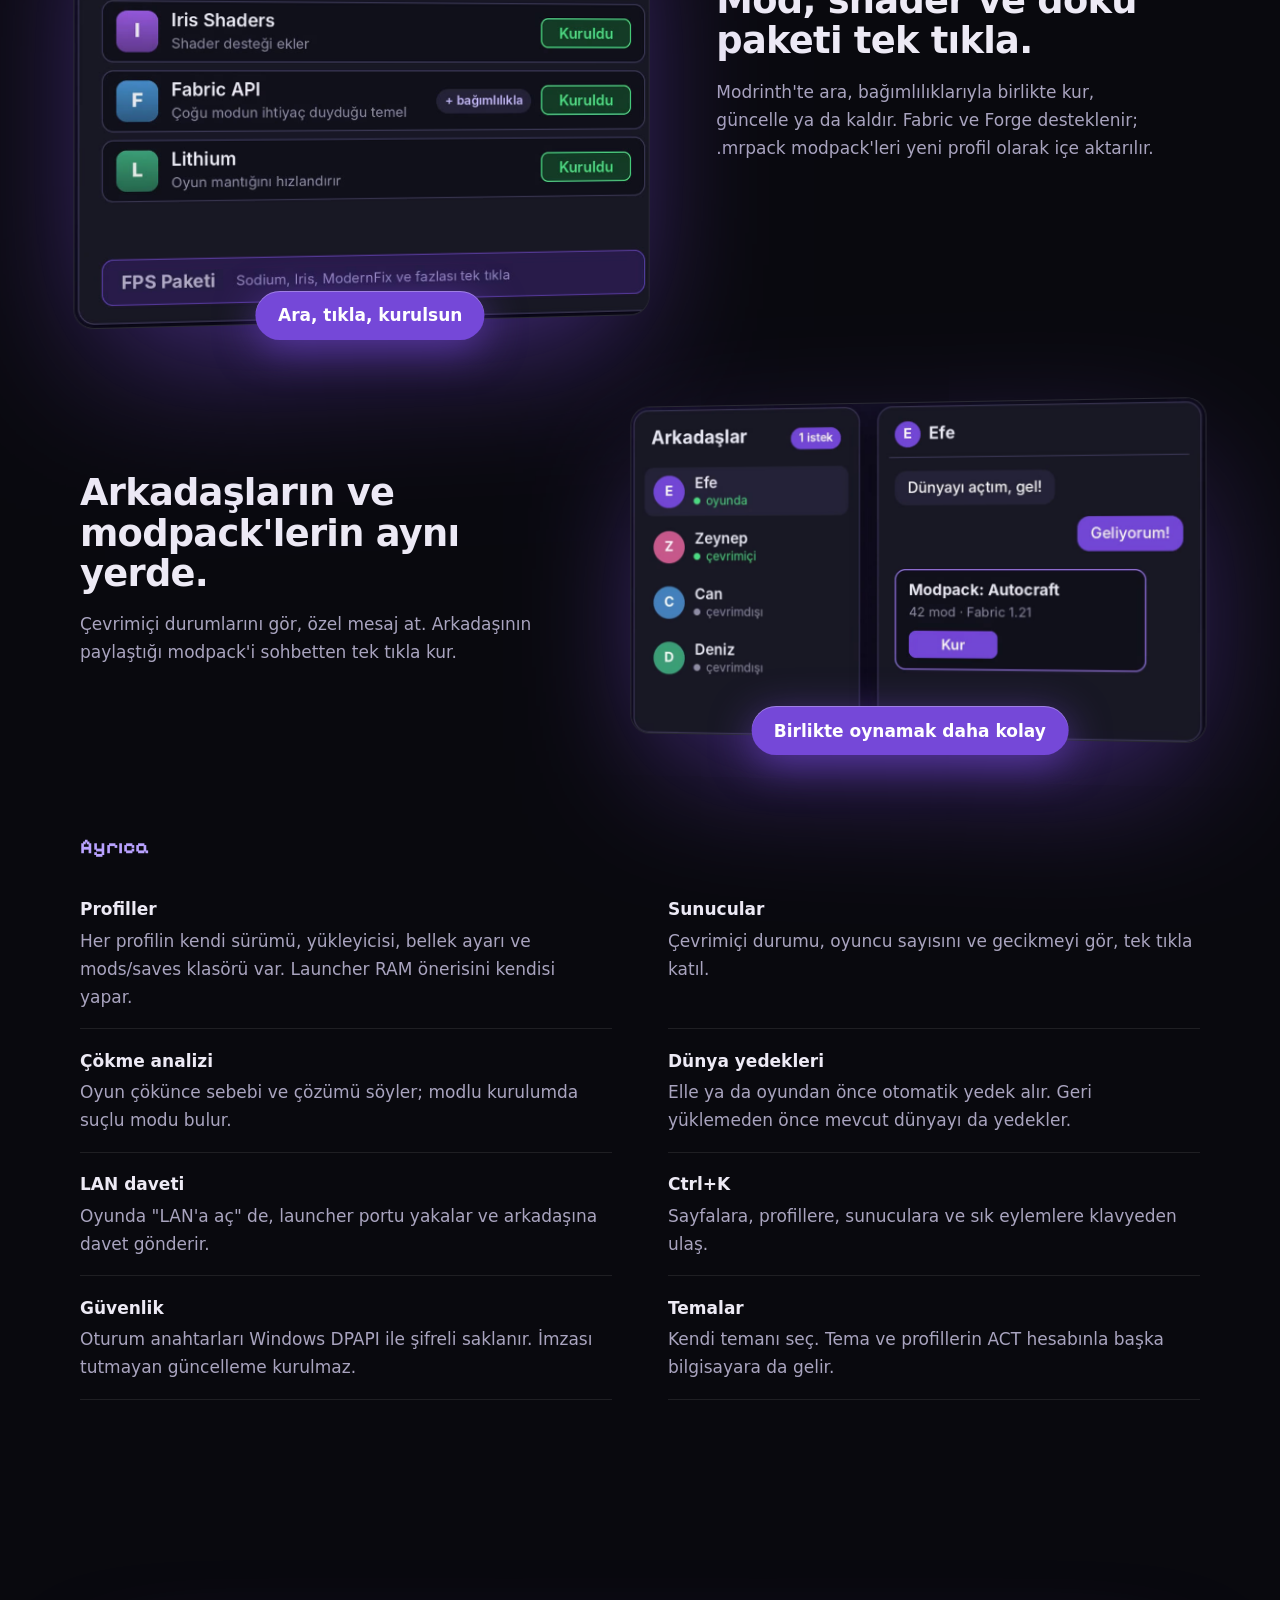
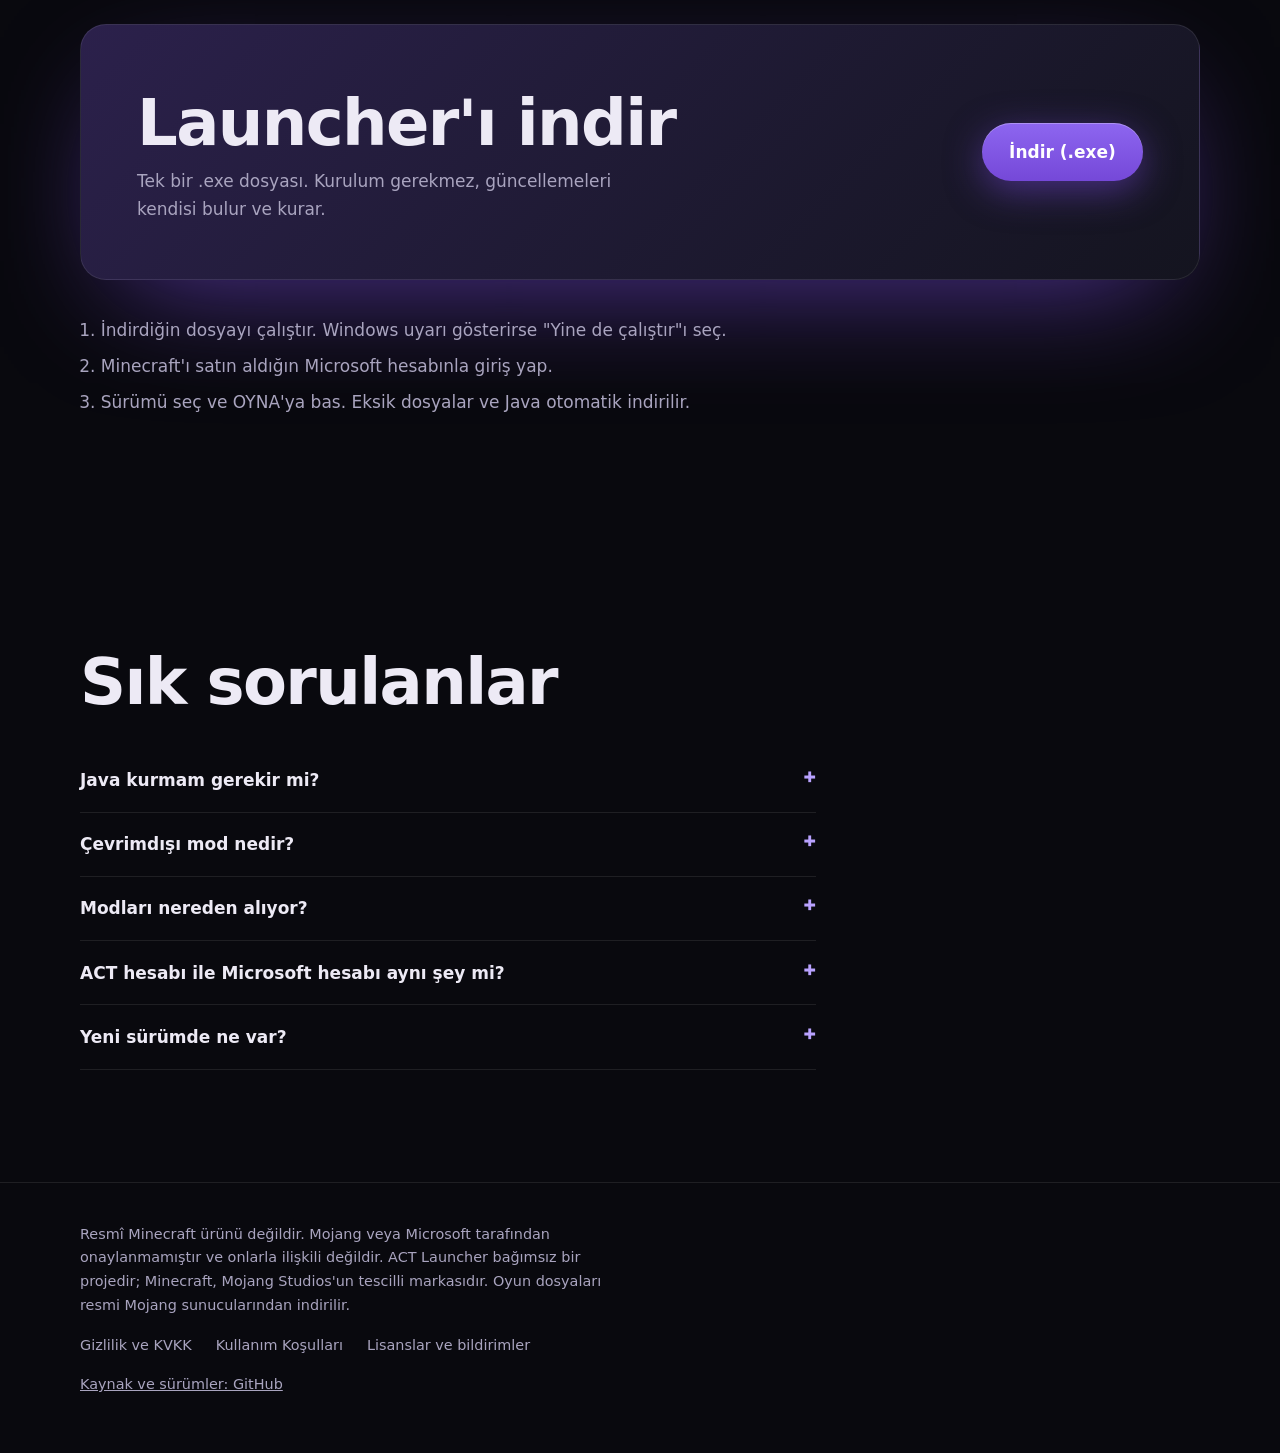
